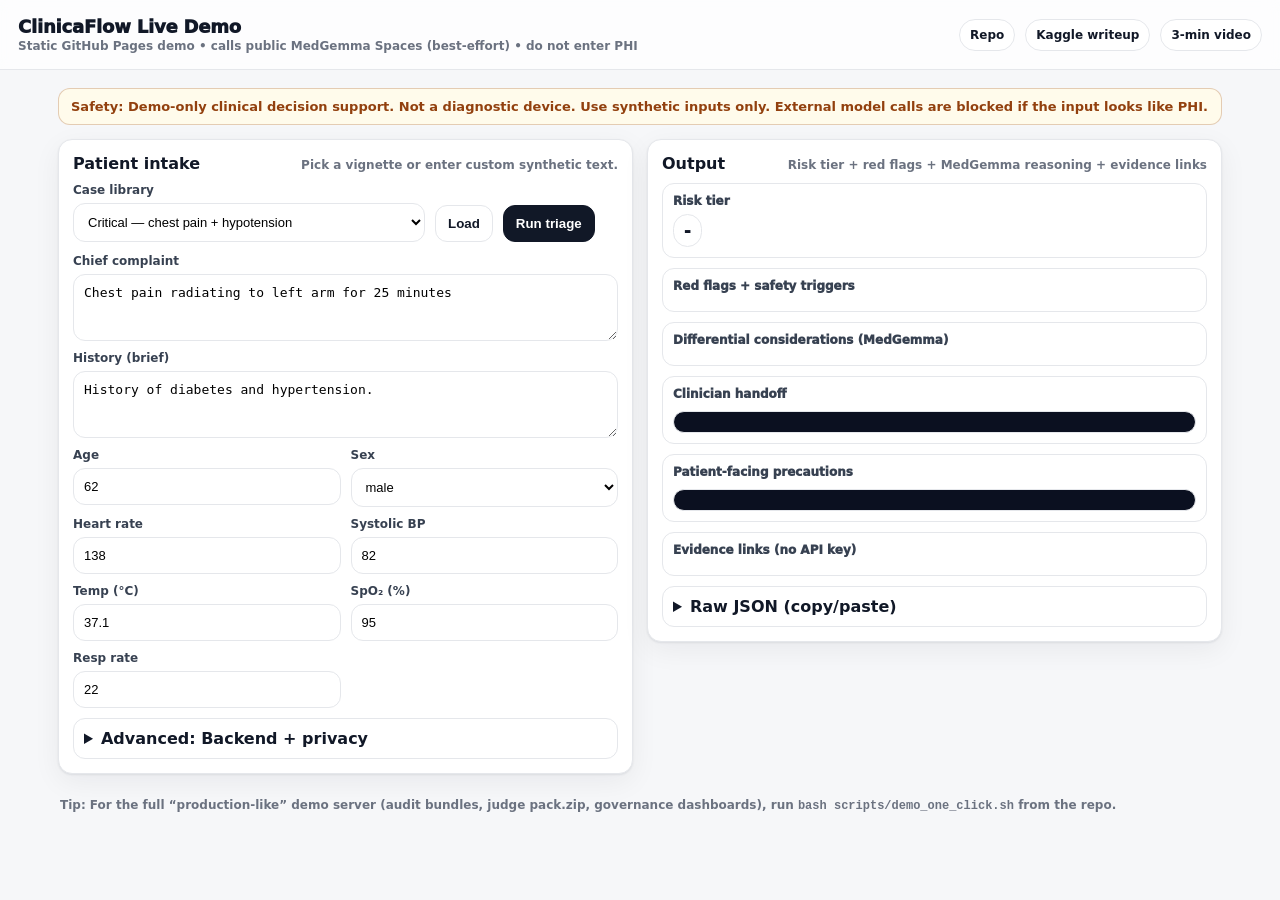
==== public_demo/index.html @ cb3a8587 "Add public live demo + realworld vignette set" ====
<!doctype html>
<html lang="en">
  <head>
    <meta charset="utf-8" />
    <meta name="viewport" content="width=device-width,initial-scale=1" />
    <title>ClinicaFlow Live Demo (Static)</title>
    <meta name="description" content="ClinicaFlow: agentic triage demo using MedGemma via free Gradio Spaces (no server)." />
    <link rel="stylesheet" href="./app.css" />
  </head>
  <body>
    <header class="topbar">
      <div class="brand">
        <div class="title">ClinicaFlow Live Demo</div>
        <div class="subtitle">
          Static GitHub Pages demo • calls public MedGemma Spaces (best-effort) • do not enter PHI
        </div>
      </div>
      <nav class="links">
        <a class="link" href="https://github.com/Amo-Zeng/clinicaflow-medgemma" target="_blank" rel="noreferrer">Repo</a>
        <a class="link" href="https://www.kaggle.com/competitions/med-gemma-impact-challenge/writeups/new-writeup-1768960611416" target="_blank" rel="noreferrer">Kaggle writeup</a>
        <a class="link" href="https://youtu.be/dDdy8LIowQI" target="_blank" rel="noreferrer">3‑min video</a>
      </nav>
    </header>

    <main class="container">
      <section class="notice">
        <b>Safety:</b> Demo-only clinical decision support. Not a diagnostic device. Use synthetic inputs only.
        External model calls are blocked if the input looks like PHI.
      </section>

      <section class="grid">
        <div class="panel">
          <div class="panelHead">
            <h2>Patient intake</h2>
            <div class="small">Pick a vignette or enter custom synthetic text.</div>
          </div>

          <div class="row">
            <label class="field">
              <span class="label">Case library</span>
              <select id="caseSelect"></select>
            </label>
            <button id="loadCase" class="btn">Load</button>
            <button id="runTriage" class="btn primary">Run triage</button>
          </div>

          <div class="formGrid">
            <label class="field span2">
              <span class="label">Chief complaint</span>
              <textarea id="chief" rows="3" placeholder="e.g., Chest pain radiating to left arm for 25 minutes"></textarea>
            </label>

            <label class="field span2">
              <span class="label">History (brief)</span>
              <textarea id="history" rows="3" placeholder="PMH, onset, key negatives, meds..."></textarea>
            </label>

            <label class="field">
              <span class="label">Age</span>
              <input id="age" type="number" min="0" step="1" placeholder="62" />
            </label>

            <label class="field">
              <span class="label">Sex</span>
              <select id="sex">
                <option value="">-</option>
                <option value="female">female</option>
                <option value="male">male</option>
                <option value="other">other</option>
              </select>
            </label>

            <label class="field">
              <span class="label">Heart rate</span>
              <input id="hr" type="number" min="0" step="1" placeholder="138" />
            </label>
            <label class="field">
              <span class="label">Systolic BP</span>
              <input id="sbp" type="number" min="0" step="1" placeholder="82" />
            </label>
            <label class="field">
              <span class="label">Temp (°C)</span>
              <input id="temp" type="number" step="0.1" placeholder="37.1" />
            </label>
            <label class="field">
              <span class="label">SpO₂ (%)</span>
              <input id="spo2" type="number" min="0" max="100" step="1" placeholder="95" />
            </label>
            <label class="field">
              <span class="label">Resp rate</span>
              <input id="rr" type="number" min="0" step="1" placeholder="22" />
            </label>
          </div>

          <details class="details">
            <summary>Advanced: Backend + privacy</summary>
            <div class="small">
              This static demo runs fully in your browser, except for optional model inference calls to public Gradio Spaces.
              Inputs that look like PHI are blocked from external calls.
            </div>

            <div class="formGrid" style="margin-top: 10px;">
              <label class="field span2">
                <span class="label">MedGemma Space pool (fallback order)</span>
                <textarea id="spacePool" rows="4"></textarea>
                <div class="hint">Format: comma-separated URLs; optional api_name override via <code>|</code> (e.g. <code>...hf.space|predict</code>).</div>
              </label>
              <label class="field">
                <span class="label">Send images</span>
                <select id="sendImages">
                  <option value="0">No (default)</option>
                  <option value="1">Yes (if Space supports)</option>
                </select>
                <div class="hint">Most public Spaces are text-only; image upload is best-effort.</div>
              </label>
              <label class="field">
                <span class="label">Max tokens</span>
                <input id="maxTokens" type="number" min="128" step="32" value="600" />
              </label>
              <label class="field span2">
                <span class="label">Optional image (synthetic)</span>
                <input id="imageUpload" type="file" accept="image/*" />
                <div class="hint">Do not upload real patient images.</div>
              </label>
              <div class="row span2">
                <button id="resetLocal" class="btn">Reset local data</button>
                <span id="status" class="small"></span>
              </div>
            </div>
          </details>
        </div>

        <div class="panel">
          <div class="panelHead">
            <h2>Output</h2>
            <div class="small">Risk tier + red flags + MedGemma reasoning + evidence links</div>
          </div>

          <div class="card">
            <div class="k">Risk tier</div>
            <div class="row" style="margin-top: 6px;">
              <span id="riskTier" class="badge">-</span>
              <span id="riskRationale" class="small"></span>
            </div>
          </div>

          <div class="card">
            <div class="k">Red flags + safety triggers</div>
            <ul id="redFlags" class="list"></ul>
          </div>

          <div class="card">
            <div class="k">Differential considerations (MedGemma)</div>
            <ol id="diffs" class="list"></ol>
            <div id="reasoning" class="small" style="margin-top: 8px;"></div>
          </div>

          <div class="card">
            <div class="k">Clinician handoff</div>
            <pre id="handoff" class="pre"></pre>
          </div>

          <div class="card">
            <div class="k">Patient-facing precautions</div>
            <pre id="patientMsg" class="pre"></pre>
          </div>

          <div class="card">
            <div class="k">Evidence links (no API key)</div>
            <ul id="evidenceLinks" class="list"></ul>
          </div>

          <details class="details">
            <summary>Raw JSON (copy/paste)</summary>
            <pre id="rawJson" class="pre" style="max-height: 380px;"></pre>
          </details>
        </div>
      </section>

      <footer class="footer">
        <div class="small">
          Tip: For the full “production-like” demo server (audit bundles, judge pack.zip, governance dashboards), run
          <code>bash scripts/demo_one_click.sh</code> from the repo.
        </div>
      </footer>
    </main>

    <script src="./app.js"></script>
  </body>
</html>
---- public_demo/app.css ----
:root {
  color-scheme: light;
  --bg: #f6f7f9;
  --panel: #ffffff;
  --text: #111827;
  --muted: #6b7280;
  --border: #e5e7eb;
  --shadow: 0 1px 2px rgba(16, 24, 40, 0.08), 0 8px 28px rgba(16, 24, 40, 0.06);
  --radius: 14px;
  --green-bg: #ecfdf5;
  --green: #065f46;
  --amber-bg: #fffbeb;
  --amber: #92400e;
  --red-bg: #fef2f2;
  --red: #991b1b;
}

* {
  box-sizing: border-box;
}

body {
  margin: 0;
  background: var(--bg);
  color: var(--text);
  font-family: ui-sans-serif, system-ui, -apple-system, Segoe UI, Roboto, Arial;
}

code {
  font-family: ui-monospace, SFMono-Regular, Menlo, Monaco, Consolas, "Liberation Mono", monospace;
  font-size: 12px;
}

.topbar {
  display: flex;
  justify-content: space-between;
  align-items: center;
  gap: 12px;
  padding: 16px 18px;
  border-bottom: 1px solid var(--border);
  background: rgba(255, 255, 255, 0.72);
  backdrop-filter: blur(8px);
  position: sticky;
  top: 0;
  z-index: 10;
}

.brand .title {
  font-size: 18px;
  font-weight: 950;
  letter-spacing: -0.2px;
}

.brand .subtitle {
  margin-top: 2px;
  font-size: 12px;
  color: var(--muted);
  font-weight: 700;
}

.links {
  display: flex;
  gap: 10px;
  flex-wrap: wrap;
  justify-content: flex-end;
}

.link {
  text-decoration: none;
  color: #111827;
  border: 1px solid var(--border);
  background: #fff;
  padding: 8px 10px;
  border-radius: 999px;
  font-size: 12px;
  font-weight: 900;
}

.container {
  max-width: 1200px;
  margin: 0 auto;
  padding: 18px;
}

.notice {
  border: 1px solid rgba(146, 64, 14, 0.25);
  background: var(--amber-bg);
  color: var(--amber);
  border-radius: 12px;
  padding: 10px 12px;
  font-size: 13px;
  font-weight: 700;
}

.grid {
  display: grid;
  grid-template-columns: 1fr 1fr;
  gap: 14px;
  margin-top: 14px;
  align-items: start;
}

@media (max-width: 980px) {
  .grid {
    grid-template-columns: 1fr;
  }
}

.panel {
  background: var(--panel);
  border: 1px solid var(--border);
  border-radius: var(--radius);
  padding: 14px;
  box-shadow: var(--shadow);
}

.panelHead {
  display: flex;
  justify-content: space-between;
  gap: 10px;
  align-items: baseline;
  margin-bottom: 10px;
}

h2 {
  margin: 0;
  font-size: 16px;
}

.small {
  color: var(--muted);
  font-size: 12px;
  font-weight: 650;
}

.row {
  display: flex;
  gap: 10px;
  align-items: end;
  flex-wrap: wrap;
}

.btn {
  border: 1px solid var(--border);
  background: #fff;
  color: #111827;
  padding: 10px 12px;
  border-radius: 12px;
  cursor: pointer;
  font-weight: 900;
  text-decoration: none;
  display: inline-flex;
  align-items: center;
  gap: 6px;
}

.btn.primary {
  border-color: #111827;
  background: #111827;
  color: #fff;
}

.btn:disabled {
  opacity: 0.6;
  cursor: not-allowed;
}

.formGrid {
  display: grid;
  grid-template-columns: 1fr 1fr;
  gap: 10px;
  margin-top: 12px;
}

.field {
  display: flex;
  flex-direction: column;
  gap: 6px;
  min-width: 180px;
}

.span2 {
  grid-column: span 2;
}

.label {
  font-size: 12px;
  font-weight: 900;
  color: #374151;
}

textarea,
input,
select {
  border: 1px solid var(--border);
  border-radius: 12px;
  padding: 10px;
  font-size: 13px;
  background: #fff;
}

textarea {
  resize: vertical;
}

.hint {
  font-size: 11px;
  color: var(--muted);
  font-weight: 650;
}

.card {
  border: 1px solid var(--border);
  border-radius: 12px;
  padding: 10px;
  background: #fff;
  margin-top: 10px;
}

.k {
  font-size: 12px;
  font-weight: 950;
  color: #374151;
}

.badge {
  display: inline-flex;
  padding: 6px 10px;
  border-radius: 999px;
  font-weight: 950;
  letter-spacing: 0.2px;
  border: 1px solid var(--border);
  background: #fff;
}

.badge.routine {
  background: var(--green-bg);
  color: var(--green);
  border-color: rgba(6, 95, 70, 0.25);
}

.badge.urgent {
  background: var(--amber-bg);
  color: var(--amber);
  border-color: rgba(146, 64, 14, 0.25);
}

.badge.critical {
  background: var(--red-bg);
  color: var(--red);
  border-color: rgba(153, 27, 27, 0.25);
}

.list {
  margin: 8px 0 0;
  padding-left: 18px;
}

.pre {
  margin: 10px 0 0;
  border: 1px solid var(--border);
  border-radius: 12px;
  padding: 10px;
  background: #0b1020;
  color: #e5e7eb;
  overflow: auto;
  max-height: 260px;
  font-family: ui-monospace, SFMono-Regular, Menlo, Monaco, Consolas, "Liberation Mono", monospace;
  font-size: 12px;
  line-height: 1.35;
}

.details {
  border: 1px solid var(--border);
  border-radius: 12px;
  padding: 10px;
  margin-top: 10px;
  background: #fff;
}

.details summary {
  cursor: pointer;
  font-weight: 900;
  color: #111827;
}

.footer {
  margin-top: 14px;
  padding: 10px 2px 2px;
}
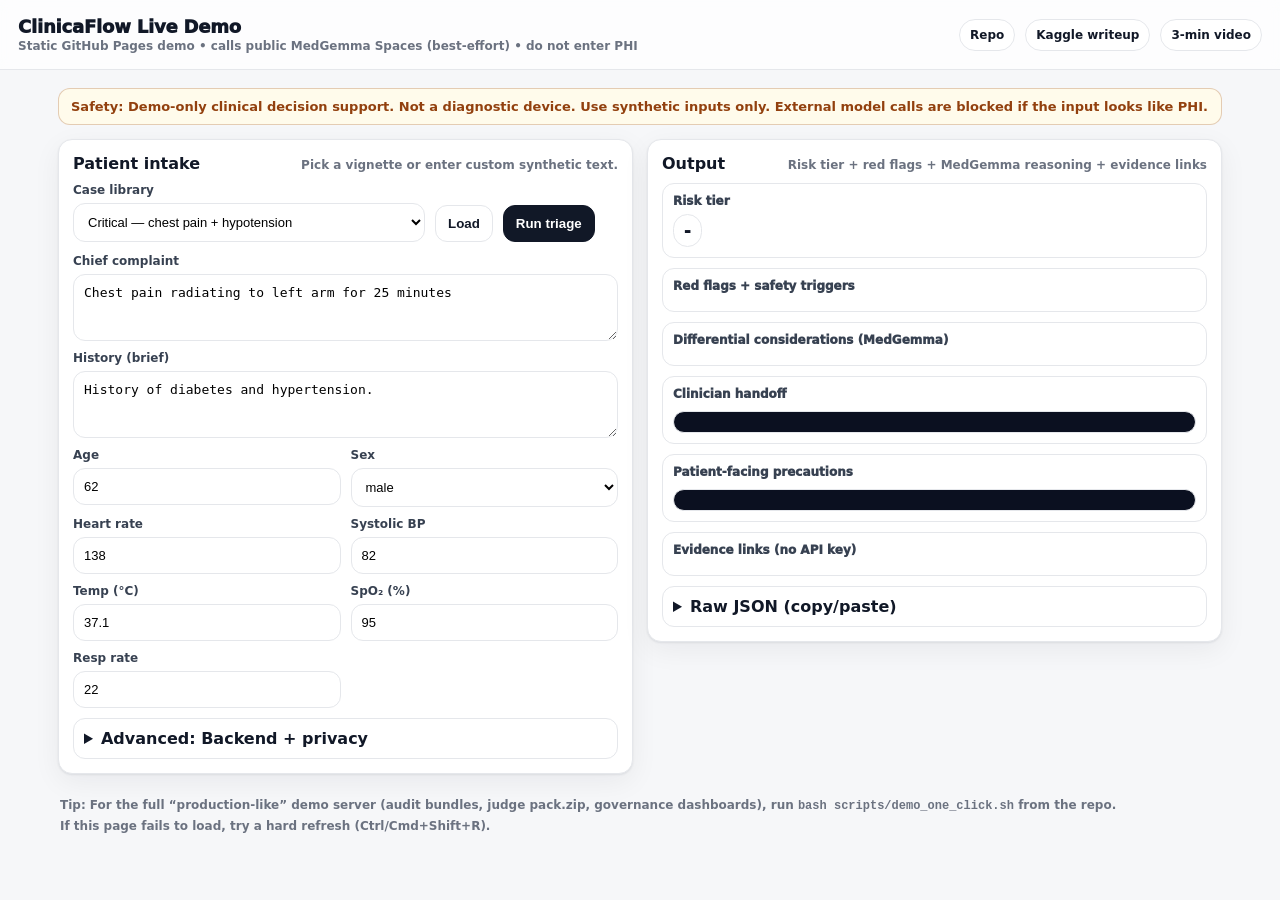
==== commit 05708aa2: "Redeploy pages: add hard-refresh hint" ====
--- a/public_demo/index.html
+++ b/public_demo/index.html
@@ -153,6 +153,7 @@
             <div class="k">Differential considerations (MedGemma)</div>
             <ol id="diffs" class="list"></ol>
             <div id="reasoning" class="small" style="margin-top: 8px;"></div>
+            <div id="reasoningMeta" class="small muted" style="margin-top: 8px;"></div>
           </div>
 
           <div class="card">
@@ -177,15 +178,17 @@
         </div>
       </section>
 
-      <footer class="footer">
-        <div class="small">
-          Tip: For the full “production-like” demo server (audit bundles, judge pack.zip, governance dashboards), run
-          <code>bash scripts/demo_one_click.sh</code> from the repo.
-        </div>
-      </footer>
-    </main>
+    <footer class="footer">
+      <div class="small">
+        Tip: For the full “production-like” demo server (audit bundles, judge pack.zip, governance dashboards), run
+        <code>bash scripts/demo_one_click.sh</code> from the repo.
+      </div>
+      <div class="small" style="margin-top: 6px;">
+        If this page fails to load, try a hard refresh (Ctrl/Cmd+Shift+R).
+      </div>
+    </footer>
+  </main>
 
     <script src="./app.js"></script>
   </body>
 </html>
-
